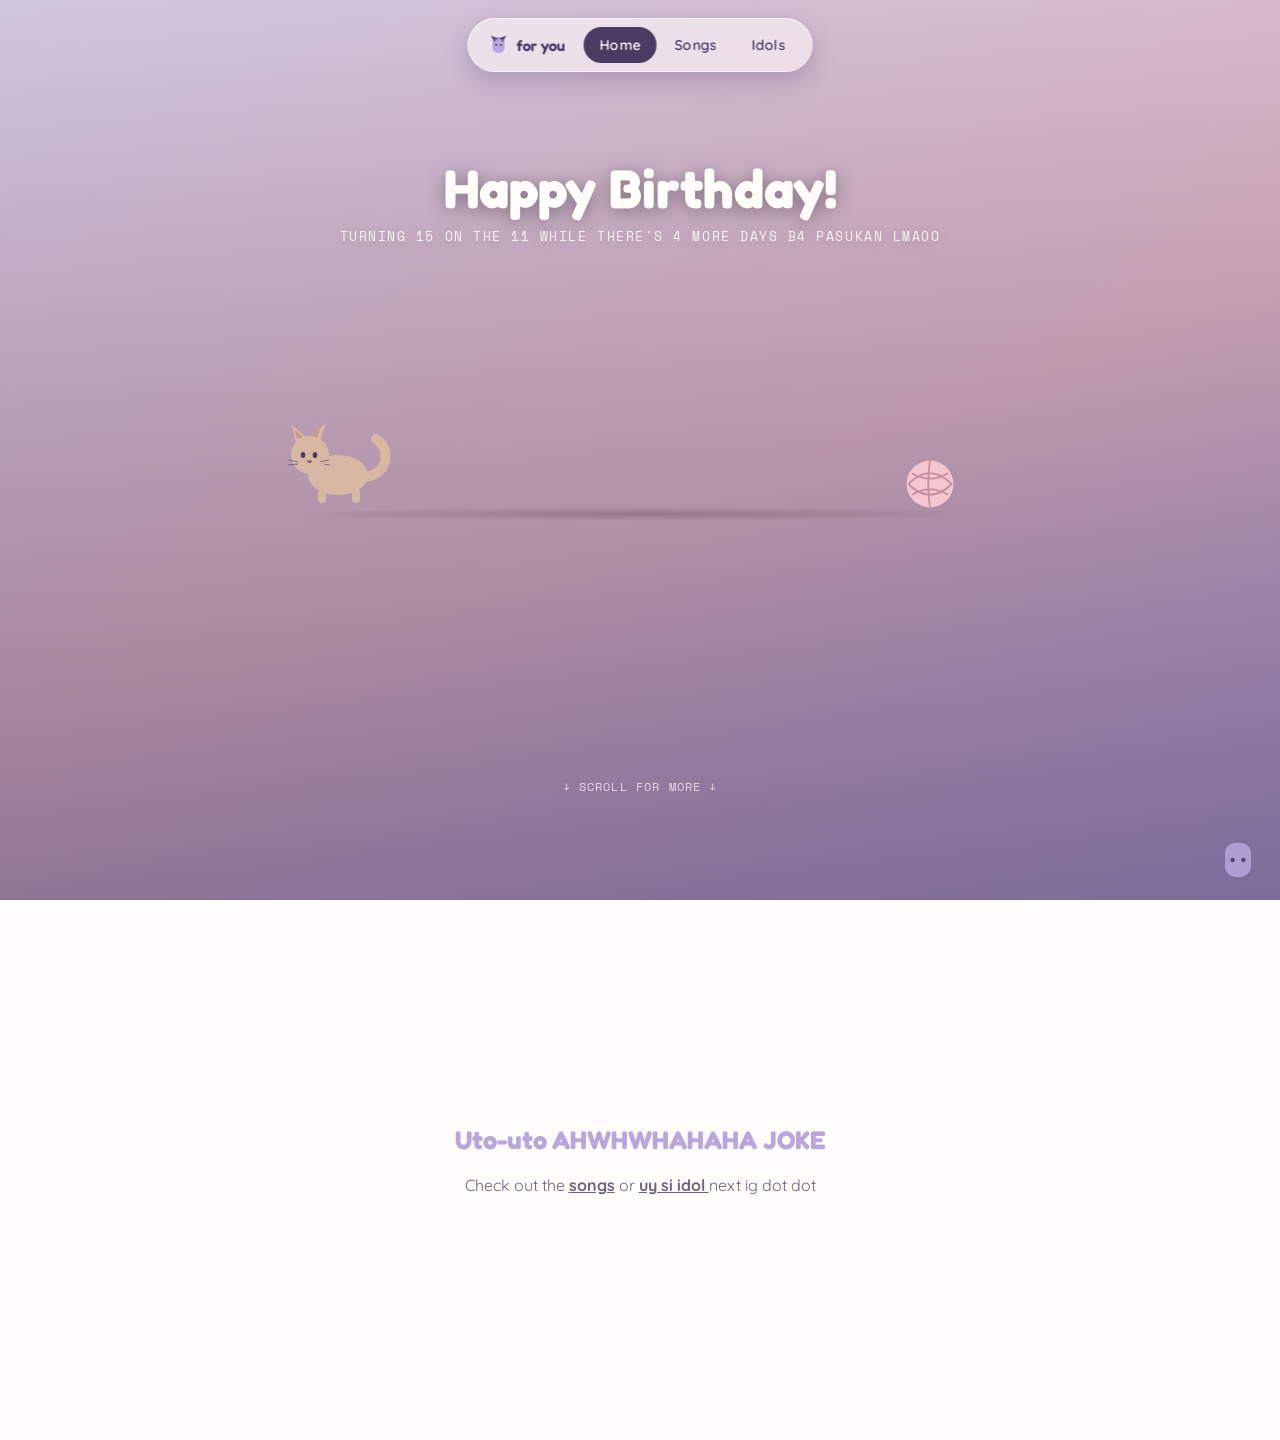
==== index.html @ 45868b50 "yes" ====
<!DOCTYPE html>
<html lang="en">
<head>
<meta charset="UTF-8">
<meta name="viewport" content="width=device-width, initial-scale=1.0">
<title>happy birthday 🎂</title>
<link rel="stylesheet" href="css/style.css">
</head>
<body>

<!-- ============ NAV ============ -->
<nav class="site-nav">
  <div class="brand">
    <svg viewBox="0 0 24 24" fill="none"><path d="M6 9c0-3 2-5 6-5s6 2 6 5v6c0 2.8-2.7 5-6 5s-6-2.2-6-5V9z" fill="#B9A6DC"/><path d="M8 8l-2-4 4 2M16 8l2-4-4 2" stroke="#4B3B63" stroke-width="1.4" fill="none" stroke-linecap="round"/><circle cx="9.5" cy="12" r="1" fill="#4B3B63"/><circle cx="14.5" cy="12" r="1" fill="#4B3B63"/></svg>
    <span class="label">for you</span>
  </div>
  <div class="links">
    <a href="index.html" class="active">Home</a>
    <a href="songs.html">Songs</a>
    <a href="idols.html">Idols</a>
  </div>
</nav>

<!-- ============ HERO / SHOPFRONT ============ -->
<section class="shopfront">

  <div class="intro-text">
    <h1>Happy Birthday!</h1>
    <p>turning 15 on the 11 while there's 4 more days b4 pasukan LMAOO </p>
  </div>

  <!-- ---------- cat + yarn stage ---------- -->
  <div class="cat-stage" id="catStage">
    <div class="ground-shadow"></div>

    <div class="cat-rig" id="catRig">
      <svg viewBox="0 0 120 100">
        <g class="cat">
          <!-- tail -->
          <path d="M84 68 C 108 66, 112 40, 96 30" stroke="#D9B8A3" stroke-width="10" fill="none" stroke-linecap="round"/>
          <!-- body -->
          <ellipse cx="58" cy="66" rx="30" ry="20" fill="#D9B8A3"/>
          <!-- legs -->
          <rect x="38" y="80" width="8" height="14" rx="4" fill="#D9B8A3"/>
          <rect x="72" y="80" width="8" height="14" rx="4" fill="#D9B8A3"/>
          <!-- head -->
          <circle cx="30" cy="46" r="19" fill="#D9B8A3"/>
          <!-- ears -->
          <path d="M16 34 L12 16 L28 30 Z" fill="#D9B8A3"/>
          <path d="M40 32 L46 14 L30 28 Z" fill="#D9B8A3"/>
          <path d="M17 30 L15 21 L23 28 Z" fill="#C79A82"/>
          <path d="M37 29 L40 20 L31 27 Z" fill="#C79A82"/>
          <!-- face -->
          <ellipse cx="23" cy="46" rx="2.3" ry="3" fill="#4B3B63"/>
          <ellipse cx="35" cy="46" rx="2.3" ry="3" fill="#4B3B63"/>
          <path d="M28 52 q1.5 2 3 0" stroke="#4B3B63" stroke-width="1.3" fill="none" stroke-linecap="round"/>
          <path d="M18 53 L9 51 M18 55 L8 56" stroke="#4B3B63" stroke-width="1" opacity="0.6"/>
          <path d="M40 53 L49 51 M40 55 L50 56" stroke="#4B3B63" stroke-width="1" opacity="0.6"/>
        </g>
        <g class="cat-paw" style="transform-origin:38px 58px;">
          <ellipse cx="40" cy="62" rx="7" ry="9" fill="#D9B8A3"/>
        </g>
      </svg>
    </div>

    <div class="yarn-ball" id="yarnBall">
      <svg viewBox="0 0 60 60">
        <circle cx="30" cy="30" r="26" fill="#F3C6D0"/>
        <path d="M6 30 Q30 6 54 30 Q30 54 6 30" stroke="#C98BA0" stroke-width="2" fill="none"/>
        <path d="M10 18 Q30 30 50 18" stroke="#C98BA0" stroke-width="2" fill="none"/>
        <path d="M10 42 Q30 30 50 42" stroke="#C98BA0" stroke-width="2" fill="none"/>
        <path d="M30 4 Q26 30 30 56" stroke="#C98BA0" stroke-width="2" fill="none"/>
      </svg>
    </div>
  </div>

  <!-- ---------- cake + envelope (appear after cat settles) ---------- -->
  <div class="gift-reveal" id="giftReveal">
    <button class="gift-item" id="cakeBtn" aria-label="Open birthday surprise">
      <svg viewBox="0 0 100 100">
        <rect x="16" y="52" width="68" height="34" rx="6" fill="#F3C6D0"/>
        <rect x="16" y="52" width="68" height="10" fill="#fff" opacity="0.5"/>
        <rect x="24" y="38" width="52" height="18" rx="6" fill="#B9A6DC"/>
        <rect x="46" y="20" width="8" height="20" fill="#FBE28A"/>
        <g class="candle-flame">
          <path d="M50 8 C 54 14, 54 18, 50 20 C 46 18, 46 14, 50 8 Z" fill="#F3934A"/>
        </g>
      </svg>
      <span>tap</span>
    </button>

    <button class="gift-item" id="envelopeBtn" aria-label="Open birthday letter">
      <svg viewBox="0 0 100 80">
        <rect x="6" y="14" width="88" height="60" rx="6" fill="#FBF6EE"/>
        <path d="M6 20 L50 52 L94 20" stroke="#B9A6DC" stroke-width="4" fill="none" stroke-linejoin="round"/>
        <path class="envelope-flap" d="M6 20 L50 50 L94 20 L94 14 L6 14 Z" fill="#B9A6DC"/>
        <circle cx="50" cy="38" r="7" fill="#F3C6D0"/>
      </svg>
      <span>open</span>
    </button>
  </div>

  <p style="color:var(--soft-white); opacity:0.75; font-family:var(--font-mono); font-size:0.72rem; letter-spacing:0.1em; text-transform:uppercase; margin-bottom:40px;">
    ↓ scroll for more ↓
  </p>
</section>

<!-- ============ small scrollable footer note ============ -->
<section style="min-height:60vh; display:flex; align-items:center; justify-content:center; background:var(--soft-white); padding:60px 20px;">
  <div style="max-width:520px; text-align:center;">
    <h2 style="color:var(--dusty-lav); font-size:1.6rem; margin-bottom:14px;">Uto-uto AHWHWHAHAHA JOKE</h2>
    <p style="line-height:1.8; opacity:0.8;">
      Check out the <a href="songs.html" style="color:var(--deep-plum); font-weight:700; text-decoration:underline;">songs</a>
      or <a href="idols.html" style="color:var(--deep-plum); font-weight:700; text-decoration:underline;"> uy si idol </a>
      next ig dot dot
    </p>
  </div>
</section>

<!-- ============ confetti layer ============ -->
<div id="confetti-layer"></div>

<!-- ============ blur overlay + letter modal ============ -->
<div class="blur-overlay" id="blurOverlay"></div>

<div class="letter-modal" id="letterModal">
  <div class="letter-card">
    <button class="close-letter" id="closeLetter">&times;</button>
    <h2>Dear Charo, </h2>
    <div class="letter-body">
<!-- ============================================================
     EDIT YOUR MESSAGE BELOW. Line breaks are kept as-is.
     ============================================================ -->
To the girl na anlakas ng trip pagsabayin ang kape at melatonin, adik na adik kay syd hartha, at madaming namiss na gala this summer, happy birthday!!

Andaming nangyari all in one year of actually knowing you. My very first memory with you was nung nagtranscribe tayo ng B29 MDAs AHWHAHAHH. Isa ka sa mga taong kahit papaano di mo kailangan mag-effort para maging masaya yung paligid mo, and kahit minsan sinasabi mong ure on some nonchalant shi, u arent :joy: . 

Alam kong deep down ang dami mo talagang iniisip at pinag-aalala, kahit di mo laging sinasabi. Kaya sana lang alam mo, kahit di ka open magsabi, may mga taong maghintay hanggang ready ka. And if you'll never be ready to talk about it, then may mga mananatili lang sa tabi mo.

Wala akong ibang masasabi kundi salamat. Salamat dahil kung hindi ka, well ikaw, ikaw, at sa lahat ng mga ala-alang nagawa nating magkasama kahit na nanggagago ako most of the time heh. Sana this year, you give yourself grace and the trust you need to be able to do the things you've always wanted to do. Sana mas konti rin yung magiging rason ng crashouts mo AHWHAHAHH at mas marami ka pang dahilan para tumawa. 

Stay for yourself, even when the world makes you want to disappear. You can take the time and go for a while, as long as you know na kahit na patuloy na gumagalaw ang mundo, we'll be in the easiest places to find.

Basta alam mo na naman 'to pero babanggitin ko pa rin: nandito lang ako, kahit anong oras, kahit anong araw, kahit anong kailangan mo. Happy happy birthday! Sana ma-enjoy mo yung day mo nang buong-buo.
<!-- ============================================================ -->
    </div>
    <div class="signoff">— R</div>
  </div>
</div>

<!-- mascot signature -->
<div class="mascot-signature">
  <svg viewBox="0 0 24 24" fill="none"><path d="M6 9c0-3 2-5 6-5s6 2 6 5v6c0 2.8-2.7 5-6 5s-6-2.2-6-5V9z" fill="#B9A6DC"/><circle cx="9.5" cy="12" r="1" fill="#4B3B63"/><circle cx="14.5" cy="12" r="1" fill="#4B3B63"/></svg>
</div>

<script src="js/home.js"></script>
</body>
</html>
---- css/style.css ----
/* ============================================================
   BIRTHDAY SITE — SHARED STYLES
   Palette: dreamy toy-shop twilight
   ============================================================ */

@import url('https://fonts.googleapis.com/css2?family=Fredoka:wght@400;500;600;700&family=Quicksand:wght@400;500;600;700&family=Space+Mono:wght@400;700&display=swap');

:root{
  --lilac-mist:   #E8DFF5;
  --dusty-lav:    #B9A6DC;
  --blush:        #F3C6D0;
  --deep-plum:    #4B3B63;
  --butter:       #FBE28A;
  --soft-white:   #FFFDF9;
  --shadow-plum:  rgba(75,59,99,0.28);
  --glass:        rgba(255,253,249,0.55);

  --font-display: 'Fredoka', system-ui, sans-serif;
  --font-body:    'Quicksand', system-ui, sans-serif;
  --font-mono:    'Space Mono', monospace;
}

*{box-sizing:border-box;}
html{scroll-behavior:smooth;}
body{
  margin:0;
  font-family:var(--font-body);
  color:var(--deep-plum);
  background:var(--soft-white);
  overflow-x:hidden;
}
h1,h2,h3{font-family:var(--font-display); margin:0;}
a{text-decoration:none;color:inherit;}
button{font-family:var(--font-body); cursor:pointer;}

/* ---------- shared nav ---------- */
.site-nav{
  position:fixed;
  top:18px; left:50%;
  transform:translateX(-50%);
  z-index:500;
  display:flex;
  align-items:center;
  gap:6px;
  background:var(--glass);
  backdrop-filter:blur(14px) saturate(140%);
  -webkit-backdrop-filter:blur(14px) saturate(140%);
  border:1px solid rgba(255,255,255,0.6);
  border-radius:999px;
  padding:8px 10px;
  box-shadow:0 8px 24px var(--shadow-plum);
}
.site-nav .brand{
  display:flex; align-items:center; gap:6px;
  padding:6px 12px 6px 8px;
  font-family:var(--font-display);
  font-weight:600;
  font-size:0.95rem;
  color:var(--deep-plum);
}
.site-nav .brand svg{width:24px;height:24px;}
.site-nav .links{display:flex; gap:2px;}
.site-nav .links a{
  padding:9px 16px;
  border-radius:999px;
  font-weight:600;
  font-size:0.88rem;
  letter-spacing:0.02em;
  color:var(--deep-plum);
  transition:background 0.25s ease, color 0.25s ease;
}
.site-nav .links a:hover{background:var(--dusty-lav); color:var(--soft-white);}
.site-nav .links a.active{background:var(--deep-plum); color:var(--soft-white);}

/* ============================================================
   HOME PAGE
   ============================================================ */

.shopfront{
  position:relative;
  min-height:100vh;
  width:100%;
  background:
    linear-gradient(180deg, rgba(75,59,99,0.15), rgba(75,59,99,0.55)),
    url('../assets/images/shop-bg.jpg') center/cover no-repeat,
    linear-gradient(160deg, var(--lilac-mist), var(--blush) 55%, var(--dusty-lav));
  display:flex;
  flex-direction:column;
  align-items:center;
  justify-content:center;
  padding-top:90px;
}

.shopfront .intro-text{
  text-align:center;
  color:var(--soft-white);
  text-shadow:0 3px 18px rgba(0,0,0,0.35);
  margin-bottom:10px;
}
.shopfront .intro-text h1{font-size:clamp(2rem,5vw,3.4rem);}
.shopfront .intro-text p{
  font-family:var(--font-mono); font-size:0.8rem; letter-spacing:0.12em;
  text-transform:uppercase; opacity:0.9; margin-top:6px;
}

.cat-stage{
  position:relative;
  width:min(90vw,720px);
  height:260px;
  margin:10px auto 30px;
}
.cat-stage .ground-shadow{
  position:absolute; bottom:18px; left:0; right:0; height:14px;
  background:radial-gradient(ellipse at center, rgba(0,0,0,0.18), transparent 70%);
}

.cat-rig{
  position:absolute;
  bottom:30px; left:0;
  width:120px; height:100px;
  transform:translateX(0);
  transform-origin:50% 100%;
  animation: catChase 3.6s linear 2;
  will-change: transform, left;
}
.cat-stage.settled .cat-rig{
  animation:none;
  left:14px; bottom:26px;
  transform:translateX(0);
}
.cat-stage.settled .cat-rig .cat{
  animation: catIdle 2.4s ease-in-out infinite;
}
.cat-stage.settled .cat-rig .cat-paw{
  animation: pawBat 1.3s ease-in-out infinite;
}

.cat{ transform-origin:50% 100%; }
.cat-rig svg{ display:block; width:100%; height:100%; overflow:visible; }

@keyframes catChase{
  0%   { left:0%;  transform:translateY(0)    scale(1,1)     rotate(0deg);
         animation-timing-function: cubic-bezier(.55,0,.85,.35); }
  6%   { transform:translateY(6px)  scale(1.12,0.85) rotate(-2deg);
         animation-timing-function: cubic-bezier(.17,.85,.4,1); }
  20%  { transform:translateY(-34px) scale(0.9,1.12) rotate(-8deg);
         animation-timing-function: cubic-bezier(.6,0,.9,.4); }
  30%  { left:24%; transform:translateY(4px) scale(1.15,0.82) rotate(2deg);
         animation-timing-function: cubic-bezier(.55,0,.85,.35); }
  34%  { transform:translateY(0) scale(1,1) rotate(0deg);
         animation-timing-function: cubic-bezier(.17,.85,.4,1); }
  40%  { transform:translateY(6px) scale(1.12,0.85) rotate(4deg);
         animation-timing-function: cubic-bezier(.6,0,.9,.4); }
  54%  { transform:translateY(-36px) scale(0.9,1.12) rotate(7deg);
         animation-timing-function: cubic-bezier(.55,0,.85,.35); }
  64%  { left:52%; transform:translateY(4px) scale(1.15,0.82) rotate(-2deg);
         animation-timing-function: cubic-bezier(.17,.85,.4,1); }
  68%  { transform:translateY(0) scale(1,1) rotate(0deg);
         animation-timing-function: cubic-bezier(.6,0,.9,.4); }
  76%  { transform:translateY(5px) scale(1.1,0.87) rotate(-3deg);
         animation-timing-function: cubic-bezier(.55,0,.85,.35); }
  88%  { transform:translateY(-28px) scale(0.92,1.1) rotate(4deg);
         animation-timing-function: cubic-bezier(.17,.85,.4,1); }
  96%  { left:74%; transform:translateY(2px) scale(1.1,0.88) rotate(0deg);
         animation-timing-function: ease-out; }
  100% { left:0%;  transform:translateY(0) scale(1,1) rotate(0deg); }
}

@keyframes catIdle{
  0%   { transform:translateY(0) scale(1,1) rotate(0deg);
         animation-timing-function: cubic-bezier(.45,0,.55,1); }
  30%  { transform:translateY(-6px) scale(1.03,0.97) rotate(-2deg);
         animation-timing-function: cubic-bezier(.45,0,.55,1); }
  60%  { transform:translateY(0) scale(0.99,1.01) rotate(1deg);
         animation-timing-function: cubic-bezier(.45,0,.55,1); }
  100% { transform:translateY(0) scale(1,1) rotate(0deg); }
}

@keyframes pawBat{
  0%   { transform:rotate(0deg);   animation-timing-function: cubic-bezier(.3,.8,.4,1); }
  35%  { transform:rotate(-32deg); animation-timing-function: cubic-bezier(.6,0,.7,.4); }
  55%  { transform:rotate(-18deg); animation-timing-function: cubic-bezier(.3,.8,.4,1); }
  100% { transform:rotate(0deg); }
}

.yarn-ball{
  position:absolute; bottom:28px; right:6%;
  width:54px; height:54px;
  animation: yarnWiggle 1.6s ease-in-out infinite;
}
.cat-stage.settled .yarn-ball{
  right:auto; left:82px; bottom:24px;
  width:40px; height:40px;
}
@keyframes yarnWiggle{
  0%,100%{ transform:rotate(0deg) scale(1); }
  50%{ transform:rotate(8deg) scale(1.04); }
}

.gift-reveal{
  display:flex;
  gap:60px;
  align-items:flex-end;
  justify-content:center;
  opacity:0;
  transform:translateY(24px) scale(0.92);
  transition:opacity 0.9s ease, transform 0.9s cubic-bezier(.2,.9,.3,1.2);
  pointer-events:none;
  margin-bottom:60px;
}
.gift-reveal.show{
  opacity:1; transform:translateY(0) scale(1);
  pointer-events:auto;
}
.gift-item{
  background:none; border:none; padding:0;
  display:flex; flex-direction:column; align-items:center; gap:10px;
  filter:drop-shadow(0 12px 20px rgba(0,0,0,0.28));
  transition:transform 0.3s ease;
}
.gift-item:hover{ transform:translateY(-6px) scale(1.05); }
.gift-item span{
  font-family:var(--font-mono); font-size:0.72rem;
  letter-spacing:0.08em; text-transform:uppercase;
  color:var(--soft-white); text-shadow:0 2px 10px rgba(0,0,0,0.4);
}
.gift-item svg{ width:110px; height:110px; }

.candle-flame{ animation:flicker 0.9s ease-in-out infinite alternate; transform-origin:50% 100%; }
@keyframes flicker{
  0%{ transform:scale(1) rotate(-2deg); }
  100%{ transform:scale(1.12) rotate(3deg); }
}

.envelope-flap{ transform-origin:50% 0%; transition:transform 0.5s ease; }

#confetti-layer{
  position:fixed; inset:0; pointer-events:none; z-index:900; overflow:hidden;
}
.confetti-piece{
  position:absolute; top:-20px;
  width:10px; height:16px;
  opacity:0.95;
  animation-name:confettiFall;
  animation-timing-function:linear;
  animation-fill-mode:forwards;
}
@keyframes confettiFall{
  0%{ transform:translateY(0) rotate(0deg); opacity:1; }
  100%{ transform:translateY(110vh) rotate(540deg); opacity:0.9; }
}

.blur-overlay{
  position:fixed; inset:0;
  background:rgba(75,59,99,0.35);
  backdrop-filter:blur(10px);
  -webkit-backdrop-filter:blur(10px);
  opacity:0; pointer-events:none;
  transition:opacity 0.45s ease;
  z-index:800;
}
.blur-overlay.active{ opacity:1; pointer-events:auto; }

.letter-modal{
  position:fixed; inset:0;
  display:flex; align-items:center; justify-content:center;
  z-index:850;
  opacity:0; pointer-events:none;
  transition:opacity 0.4s ease;
}
.letter-modal.active{ opacity:1; pointer-events:auto; }

.letter-card{
  position:relative;
  width:min(90vw,500px);
  max-height:80vh;
  overflow-y:auto;
  background:
    repeating-linear-gradient(var(--soft-white),var(--soft-white) 34px, #f1e9dd 35px);
  background-color:var(--soft-white);
  border-radius:14px;
  padding:44px 38px;
  box-shadow:0 30px 60px rgba(0,0,0,0.35);
  transform:scale(0.85) translateY(30px);
  transition:transform 0.5s cubic-bezier(.2,.9,.3,1.2);
  font-family:var(--font-body);
}
.letter-modal.active .letter-card{ transform:scale(1) translateY(0); }

.letter-card h2{
  font-family:var(--font-display);
  color:var(--dusty-lav);
  margin-bottom:14px;
  font-size:1.5rem;
}
.letter-card .letter-body{
  font-size:1.05rem;
  line-height:1.9;
  color:var(--deep-plum);
  white-space:pre-wrap;
}
.letter-card .signoff{
  margin-top:26px;
  font-family:var(--font-display);
  color:var(--dusty-lav);
  text-align:right;
}
.close-letter{
  position:absolute; top:14px; right:16px;
  width:32px;height:32px;border-radius:50%;
  border:none; background:var(--blush); color:var(--deep-plum);
  font-size:1.1rem; line-height:1; font-weight:700;
  display:flex;align-items:center;justify-content:center;
}
.close-letter:hover{ background:var(--dusty-lav); color:var(--soft-white); }

.mascot-signature{
  position:fixed; bottom:14px; right:16px;
  width:52px; height:52px; z-index:400;
  opacity:0.85;
  animation:sigBob 3s ease-in-out infinite;
}
@keyframes sigBob{
  0%,100%{ transform:translateY(0) rotate(0deg); }
  50%{ transform:translateY(-5px) rotate(4deg); }
}

@media (max-width:640px){
  .site-nav .brand span.label{ display:none; }
  .gift-reveal{ gap:34px; }
  .gift-item svg{ width:84px; height:84px; }
  .cat-stage{ height:220px; }
}

/* ============================================================
   SONGS PAGE
   ============================================================ */

.songs-page{
  min-height:100vh;
  background:
    radial-gradient(circle at 20% 20%, rgba(185,166,220,0.55), transparent 55%),
    radial-gradient(circle at 80% 30%, rgba(75,59,99,0.6), transparent 50%),
    linear-gradient(160deg, #241a35, #3c2b57 45%, #6b4f8f);
  color:var(--soft-white);
  display:flex;
  align-items:center;
  justify-content:center;
  padding:90px 20px;
  position:relative;
  overflow:hidden;
}
.songs-page::before, .songs-page::after{
  content:"";
  position:absolute; border-radius:50%;
  filter:blur(60px); opacity:0.5;
}
.songs-page::before{ width:280px;height:280px; background:var(--dusty-lav); top:-60px; left:-60px; }
.songs-page::after{ width:320px;height:320px; background:var(--blush); bottom:-80px; right:-40px; }

.album-stage{
  position:relative; z-index:2;
  display:flex; flex-direction:column; align-items:center; gap:22px;
  transition:opacity 0.5s ease, transform 0.5s ease;
}
.album-stage.hide{ opacity:0; transform:scale(0.9); pointer-events:none; position:absolute; }

.album-cover{
  width:min(70vw,300px); height:min(70vw,300px);
  border-radius:18px;
  background:
    linear-gradient(145deg, var(--blush), var(--dusty-lav) 60%, var(--deep-plum));
  box-shadow:0 30px 60px rgba(0,0,0,0.5), 0 0 0 6px rgba(255,255,255,0.06);
  display:flex; align-items:center; justify-content:center;
  cursor:pointer;
  transition:transform 0.4s ease, box-shadow 0.4s ease;
  border:none; padding:0;
}
.album-cover:hover{ transform:scale(1.03) rotate(-1deg); box-shadow:0 40px 70px rgba(0,0,0,0.55); }
.album-cover svg{ width:46%; height:46%; opacity:0.9; }

.album-caption{ text-align:center; font-family:var(--font-mono); }
.album-caption .title{ font-family:var(--font-display); font-size:1.4rem; margin-bottom:4px; }
.album-caption .sub{ font-size:0.75rem; letter-spacing:0.12em; text-transform:uppercase; opacity:0.75; }
.tap-hint{ font-size:0.7rem; opacity:0.6; margin-top:6px; animation:pulseHint 1.8s ease-in-out infinite; }
@keyframes pulseHint{ 0%,100%{opacity:0.4;} 50%{opacity:0.9;} }

.playlist-stage{
  position:relative; z-index:2;
  width:min(94vw,640px);
  max-height:82vh;
  background:rgba(20,14,32,0.55);
  backdrop-filter:blur(18px);
  -webkit-backdrop-filter:blur(18px);
  border-radius:22px;
  padding:28px 10px 28px 28px;
  box-shadow:0 30px 70px rgba(0,0,0,0.5);
  opacity:0; transform:translateY(30px) scale(0.96);
  pointer-events:none;
  transition:opacity 0.5s ease, transform 0.5s ease;
}
.playlist-stage.show{ opacity:1; transform:translateY(0) scale(1); pointer-events:auto; }

.playlist-header{
  display:flex; align-items:center; gap:18px;
  padding-right:18px; margin-bottom:18px;
}
.playlist-header img, .playlist-header .fallback-cover{
  width:84px; height:84px; border-radius:12px; object-fit:cover;
  background:linear-gradient(145deg, var(--blush), var(--dusty-lav));
  flex-shrink:0;
}
.playlist-header h2{ font-size:1.5rem; }
.playlist-header p{ font-family:var(--font-mono); font-size:0.75rem; opacity:0.7; margin-top:4px; }
.back-btn{
  border:none; background:rgba(255,255,255,0.12); color:var(--soft-white);
  padding:8px 16px; border-radius:999px; font-size:0.8rem; margin-bottom:16px;
}
.back-btn:hover{ background:rgba(255,255,255,0.22); }

.song-list{
  list-style:none; margin:0; padding:0 18px 0 0;
  max-height:52vh; overflow-y:auto;
}
.song-list li{
  display:flex; align-items:center; gap:14px;
  padding:9px 8px; border-radius:10px;
  cursor:pointer; transition:background 0.2s ease;
}
.song-list li:hover{ background:rgba(255,255,255,0.08); }
.song-list .track-no{ width:20px; text-align:center; font-family:var(--font-mono); opacity:0.5; font-size:0.8rem; }
.song-list .cover-thumb{
  width:46px; height:46px; border-radius:6px; object-fit:cover; flex-shrink:0;
  background:linear-gradient(145deg, var(--blush), var(--dusty-lav));
}
.song-list .meta{ flex:1; min-width:0; }
.song-list .meta .t-title{ font-weight:600; font-size:0.94rem; white-space:nowrap; overflow:hidden; text-overflow:ellipsis; }
.song-list .meta .t-artist{ font-size:0.78rem; opacity:0.65; white-space:nowrap; overflow:hidden; text-overflow:ellipsis; }
.song-list .duration{ font-family:var(--font-mono); font-size:0.78rem; opacity:0.6; }

.player-modal{
  position:fixed; inset:0; z-index:950;
  display:flex; align-items:center; justify-content:center;
  background:rgba(10,7,16,0.7);
  backdrop-filter:blur(6px);
  opacity:0; pointer-events:none;
  transition:opacity 0.4s ease;
}
.player-modal.active{ opacity:1; pointer-events:auto; }

.player-card{
  width:min(88vw,360px);
  background:linear-gradient(180deg, #2c2140, #1a1428);
  border-radius:26px;
  padding:30px 26px 34px;
  color:var(--soft-white);
  text-align:center;
  box-shadow:0 40px 80px rgba(0,0,0,0.55);
  transform:translateY(40px) scale(0.94);
  transition:transform 0.5s cubic-bezier(.2,.9,.3,1.2);
  position:relative;
}
.player-modal.active .player-card{ transform:translateY(0) scale(1); }

.player-card .close-player{
  position:absolute; top:14px; right:16px;
  width:30px;height:30px;border-radius:50%;
  border:none; background:rgba(255,255,255,0.12); color:var(--soft-white);
  font-size:1rem;
}
.player-card .cover-art{
  width:100%; aspect-ratio:1/1; border-radius:18px; object-fit:cover;
  background:linear-gradient(145deg, var(--blush), var(--dusty-lav));
  box-shadow:0 18px 40px rgba(0,0,0,0.4);
  margin-bottom:22px;
}
.player-card .p-title{ font-family:var(--font-display); font-size:1.25rem; margin-bottom:4px; }
.player-card .p-artist{ font-size:0.85rem; opacity:0.7; margin-bottom:22px; }

.progress-row{ display:flex; align-items:center; gap:8px; margin-bottom:18px; }
.progress-row span{ font-family:var(--font-mono); font-size:0.68rem; opacity:0.6; width:32px; }
.progress-bar{ flex:1; height:4px; background:rgba(255,255,255,0.18); border-radius:4px; overflow:hidden; }
.progress-fill{ height:100%; width:0%; background:var(--blush); border-radius:4px; }

.player-controls{ display:flex; align-items:center; justify-content:center; gap:26px; }
.player-controls button{
  border:none; background:none; color:var(--soft-white);
  display:flex; align-items:center; justify-content:center;
}
.play-toggle{
  width:58px; height:58px; border-radius:50%;
  background:var(--soft-white); color:var(--deep-plum) !important;
}
.play-toggle svg, .player-controls button svg{ width:22px; height:22px; }
.play-toggle svg{ width:24px; height:24px; }

@media (max-width:640px){
  .playlist-stage{ padding:22px 6px 22px 18px; }
  .playlist-header img, .playlist-header .fallback-cover{ width:64px; height:64px; }
}

/* ============================================================
   IDOL PAGE
   ============================================================ */

.idols-page{
  min-height:100vh;
  background:linear-gradient(180deg, var(--lilac-mist), var(--soft-white) 22%);
  padding:130px 20px 80px;
}
.idols-hero{
  text-align:center; max-width:640px; margin:0 auto 56px;
}
.idols-hero .eyebrow{
  font-family:var(--font-mono); font-size:0.75rem; letter-spacing:0.15em;
  text-transform:uppercase; color:var(--dusty-lav);
}
.idols-hero h1{ font-size:clamp(1.9rem,5vw,2.8rem); margin:10px 0; color:var(--deep-plum); }
.idols-hero p{ font-size:1rem; opacity:0.75; line-height:1.6; }

.idol-section{ max-width:960px; margin:0 auto 90px; }
.idol-section-head{
  display:flex; align-items:baseline; gap:14px; margin-bottom:24px;
  border-bottom:2px dashed var(--dusty-lav); padding-bottom:12px;
}
.idol-section-head h2{ font-size:1.7rem; color:var(--deep-plum); }
.idol-section-head span{ font-family:var(--font-mono); font-size:0.75rem; color:var(--dusty-lav); }

.scrapbook-grid{
  display:grid;
  grid-template-columns:repeat(auto-fit,minmax(180px,1fr));
  gap:22px;
}
.polaroid{
  background:var(--soft-white);
  padding:12px 12px 40px;
  border-radius:4px;
  box-shadow:0 14px 26px rgba(75,59,99,0.18);
  transform:rotate(var(--tilt,-2deg));
  transition:transform 0.3s ease, box-shadow 0.3s ease;
  position:relative;
}
.polaroid:nth-child(2n){ --tilt:2deg; }
.polaroid:nth-child(3n){ --tilt:-3deg; }
.polaroid:nth-child(4n){ --tilt:1.5deg; }
.polaroid:hover{ transform:rotate(0deg) translateY(-6px) scale(1.03); box-shadow:0 20px 34px rgba(75,59,99,0.28); z-index:3;}
.polaroid .frame{
  width:100%; aspect-ratio:4/5; border-radius:2px; overflow:hidden;
  background:linear-gradient(145deg, var(--blush), var(--dusty-lav));
}
.polaroid .frame img, .polaroid .frame video{
  width:100%; height:100%; object-fit:cover; display:block;
}
.polaroid .caption{
  position:absolute; bottom:10px; left:0; right:0; text-align:center;
  font-family:'Caveat', var(--font-display); font-size:1.05rem; color:var(--deep-plum);
}
.polaroid .washi{
  position:absolute; top:-10px; left:50%; transform:translateX(-50%) rotate(-3deg);
  width:60px; height:20px; background:var(--butter); opacity:0.85;
  clip-path:polygon(4% 0,96% 0,100% 100%,0 100%);
}

.hi-bubble{
  display:inline-block; margin-top:8px;
  background:var(--butter); color:var(--deep-plum);
  font-family:var(--font-display); font-size:0.8rem;
  padding:4px 12px; border-radius:999px;
}

/* ============================================================
   FULL DEVICE RESPONSIVENESS
   ============================================================ */

img, video, svg { max-width:100%; height:auto; }

@media (max-width:900px){
  .idols-page{ padding:120px 16px 70px; }
  .playlist-stage{ width:96vw; }
}

@media (max-width:480px){
  .site-nav{ padding:6px 8px; gap:2px; }
  .site-nav .links a{ padding:8px 12px; font-size:0.8rem; }
  .shopfront .intro-text h1{ font-size:1.8rem; }
  .gift-item svg{ width:70px; height:70px; }
  .cat-stage{ height:190px; }
  .letter-card{ padding:32px 22px; }
  .player-card{ padding:24px 18px 28px; }
  .idols-hero p{ font-size:0.9rem; }
  .scrapbook-grid{ grid-template-columns:repeat(2,1fr); gap:14px; }
}

@media (max-width:340px){
  .site-nav .brand .label{ display:none; }
  .scrapbook-grid{ grid-template-columns:1fr 1fr; }
}

@media (max-height:480px) and (orientation:landscape){
  .cat-stage{ height:140px; margin:4px auto 14px; }
  .shopfront{ padding-top:70px; }
  .gift-reveal{ margin-bottom:30px; }
}

.mascot-signature{
  bottom: calc(14px + env(safe-area-inset-bottom));
  right: calc(16px + env(safe-area-inset-right));
}
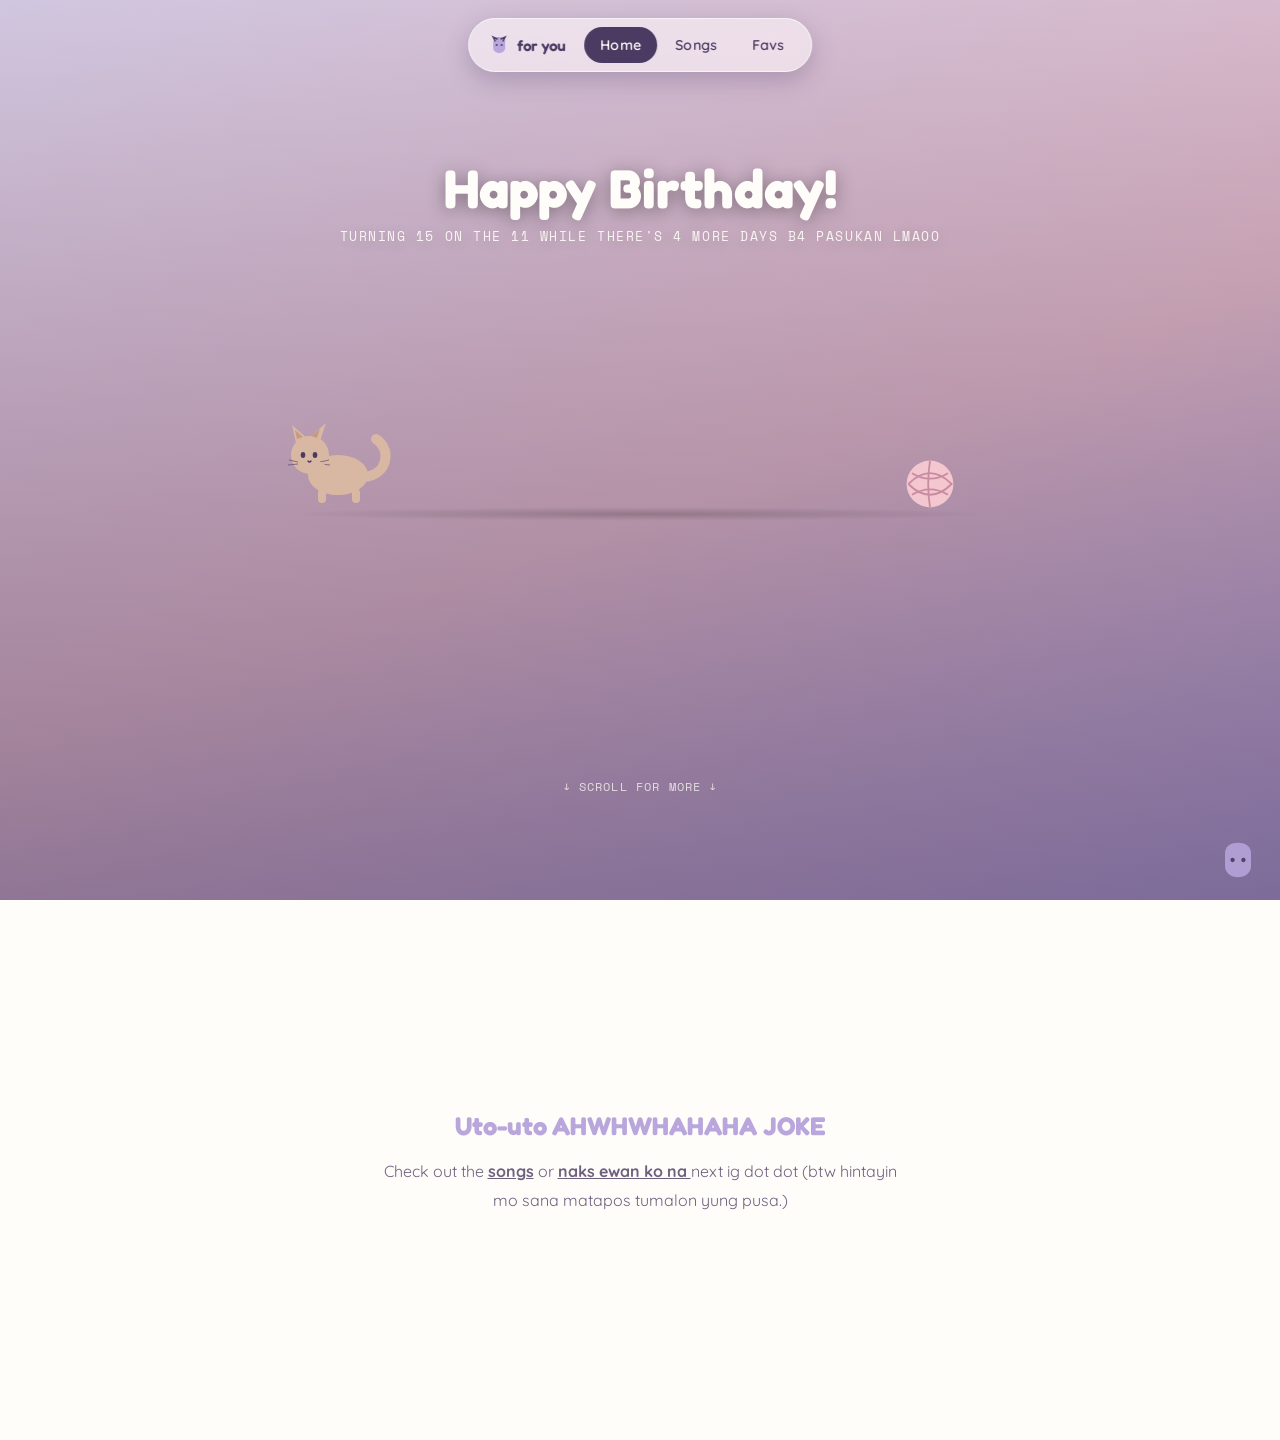
==== commit 0258b283: "FINAL I THINK" ====
--- a/index.html
+++ b/index.html
@@ -17,7 +17,7 @@
   <div class="links">
     <a href="index.html" class="active">Home</a>
     <a href="songs.html">Songs</a>
-    <a href="idols.html">Idols</a>
+    <a href="idols.html">Favs</a>
   </div>
 </nav>
 
@@ -111,8 +111,8 @@
     <h2 style="color:var(--dusty-lav); font-size:1.6rem; margin-bottom:14px;">Uto-uto AHWHWHAHAHA JOKE</h2>
     <p style="line-height:1.8; opacity:0.8;">
       Check out the <a href="songs.html" style="color:var(--deep-plum); font-weight:700; text-decoration:underline;">songs</a>
-      or <a href="idols.html" style="color:var(--deep-plum); font-weight:700; text-decoration:underline;"> uy si idol </a>
-      next ig dot dot
+      or <a href="idols.html" style="color:var(--deep-plum); font-weight:700; text-decoration:underline;"> naks ewan ko na </a>
+      next ig dot dot (btw hintayin mo sana matapos tumalon yung pusa.)
     </p>
   </div>
 </section>
